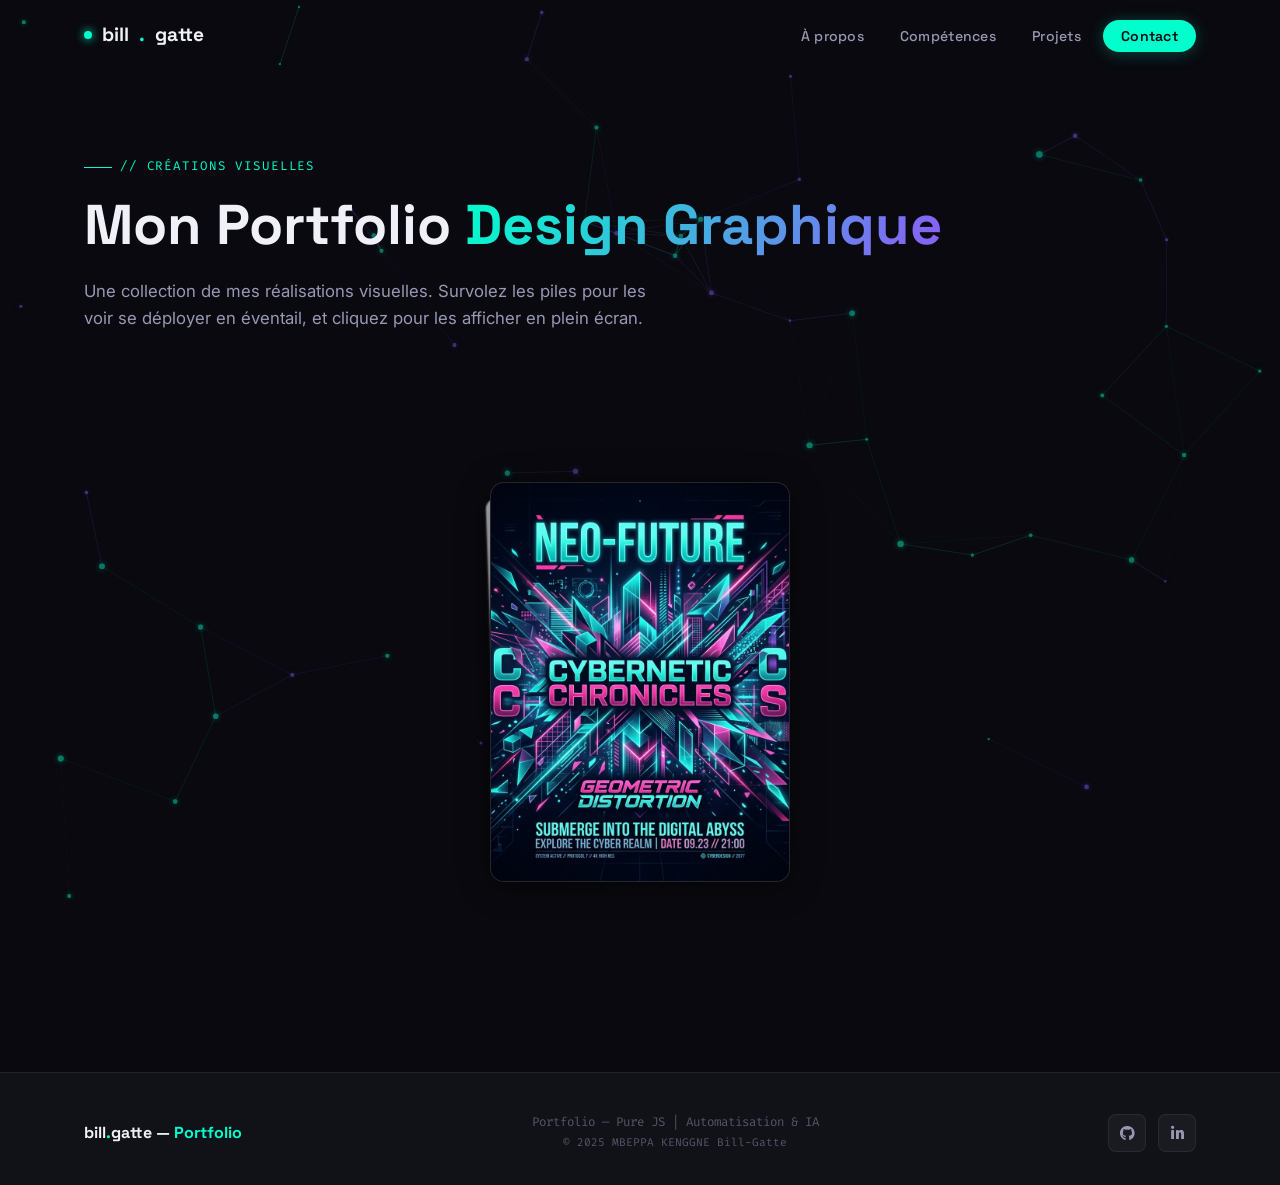
==== design-portfolio.html @ 609a976a "Ajout de la section: realisation design" ====
<!DOCTYPE html>
<html lang="fr">
<head>
  <meta charset="UTF-8" />
  <meta name="viewport" content="width=device-width, initial-scale=1.0" />
  <meta name="description" content="Portfolio Design Graphique de MBEPPA KENGGNE Bill-Gatte." />
  
  <title>Bill-Gatte — Portfolio Design Graphique</title>

  <!-- Fonts -->
  <link rel="preconnect" href="https://fonts.googleapis.com" />
  <link rel="preconnect" href="https://fonts.gstatic.com" crossorigin />
  <link href="https://fonts.googleapis.com/css2?family=Space+Grotesk:wght@300;400;500;600;700&family=Inter:wght@300;400;500;600&family=Fira+Code:wght@400;500&display=swap" rel="stylesheet" />

  <!-- Font Awesome -->
  <link rel="stylesheet" href="https://cdnjs.cloudflare.com/ajax/libs/font-awesome/6.5.1/css/all.min.css" />

  <!-- Stylesheet -->
  <link rel="stylesheet" href="css/style.css" />
</head>

<body>
<canvas id="canvas-bg" aria-hidden="true"></canvas>

<!-- ═══════════════════════════════════════════
     NAVBAR
════════════════════════════════════════════ -->
<nav id="navbar" role="navigation" aria-label="Navigation principale">
  <div class="container nav-inner">
    <!-- Logo -->
    <a href="index.html" class="nav-logo" id="nav-logo-link">
      <span class="logo-dot"></span>
      bill<span style="color:var(--accent-teal)">.</span>gatte
    </a>

    <!-- Links -->
    <ul class="nav-links" id="nav-links" role="list">
      <li><a href="index.html#about">À propos</a></li>
      <li><a href="index.html#skills">Compétences</a></li>
      <li><a href="index.html#projects">Projets</a></li>
      <li><a href="index.html#contact" class="nav-cta">Contact</a></li>
    </ul>

    <!-- Hamburger -->
    <button class="nav-toggle" id="nav-toggle" aria-label="Ouvrir le menu" aria-expanded="false">
      <span></span><span></span><span></span>
    </button>
  </div>
</nav>

<!-- ═══════════════════════════════════════════
     HEADER SECTION
════════════════════════════════════════════ -->
<section id="design-header" style="padding-top: 150px; padding-bottom: 50px;">
  <div class="container">
    <span class="section-label reveal">// Créations Visuelles</span>
    <h1 class="section-title reveal" style="font-size: clamp(2rem, 5vw, 3.5rem);">
      Mon Portfolio <span class="gradient-text">Design Graphique</span>
    </h1>
    <p class="section-subtitle reveal">
      Une collection de mes réalisations visuelles. Survolez les piles pour les voir se déployer en éventail, et cliquez pour les afficher en plein écran.
    </p>
  </div>
</section>

<!-- ═══════════════════════════════════════════
     GALLERY SECTION
════════════════════════════════════════════ -->
<section id="design-gallery" style="padding-top: 0;">
  <div class="container">
    <div class="design-gallery reveal">
      
      <!-- Groupe 1 -->
      <div class="carousel-stack">
        <!-- Carte 1 -->
        <div class="carousel-card" onclick="openModal('assets/images/design/design_poster_1_1779748512615.png', 'Affiche Cyberpunk Abstract')">
          <img src="assets/images/design/design_poster_1_1779748512615.png" alt="Affiche Cyberpunk Abstract">
          <div class="card-desc">Affiche Cyberpunk Abstract</div>
        </div>
        <!-- Carte 2 -->
        <div class="carousel-card" onclick="openModal('assets/images/design/design_poster_2_1779748528170.png', 'Design Suisse Minimaliste')">
          <img src="assets/images/design/design_poster_2_1779748528170.png" alt="Design Suisse Minimaliste">
          <div class="card-desc">Design Suisse Minimaliste</div>
        </div>
        <!-- Carte 3 -->
        <div class="carousel-card" onclick="openModal('assets/images/design/design_poster_3_1779748888188.png', 'Rendu 3D Abstrait')">
          <img src="assets/images/design/design_poster_3_1779748888188.png" alt="Rendu 3D Abstrait">
          <div class="card-desc">Rendu 3D Abstrait</div>
        </div>
      </div>

      <!-- Espace pour ajouter de futurs groupes (Groupes 2, 3, 4, 5...) -->
      <!-- Exemple de placeholder pour montrer qu'on peut en ajouter d'autres -->
      <!-- 
      <div class="carousel-stack">
         ...
      </div> 
      -->

    </div>
  </div>
</section>

<!-- ═══════════════════════════════════════════
     MODAL
════════════════════════════════════════════ -->
<div class="design-modal" id="design-modal">
  <div class="modal-content">
    <button class="modal-close" onclick="closeModal()">
      <i class="fa-solid fa-xmark"></i>
    </button>
    <img src="" alt="Aperçu" id="modal-image">
    <div class="modal-caption" id="modal-caption"></div>
  </div>
</div>

<!-- ═══════════════════════════════════════════
     FOOTER
════════════════════════════════════════════ -->
<footer role="contentinfo" style="margin-top: 50px;">
  <div class="container footer-inner">
    <div class="footer-logo">
      bill<span>.</span>gatte — <span>Portfolio</span>
    </div>

    <div class="footer-sig">
      <span>Portfolio — Pure JS | Automatisation &amp; IA</span><br>
      <span style="color:var(--text-muted);font-size:0.7rem;">
        © 2025 MBEPPA KENGGNE Bill-Gatte
      </span>
    </div>

    <div class="footer-social" aria-label="Liens sociaux">
      <a href="https://github.com/mbillgatte-web" target="_blank" rel="noopener noreferrer" aria-label="GitHub">
        <i class="fa-brands fa-github"></i>
      </a>
      <a href="https://www.linkedin.com/in/bill-gatte-mbeppa-14659839a" target="_blank" rel="noopener noreferrer" aria-label="LinkedIn">
        <i class="fa-brands fa-linkedin-in"></i>
      </a>
    </div>
  </div>
</footer>

<!-- ── JS ── -->
<script src="js/main.js" defer></script>
<script>
  // Script pour la modale
  const modal = document.getElementById('design-modal');
  const modalImg = document.getElementById('modal-image');
  const modalCaption = document.getElementById('modal-caption');

  function openModal(src, caption) {
    modalImg.src = src;
    modalCaption.textContent = caption;
    modal.classList.add('active');
  }

  function closeModal() {
    modal.classList.remove('active');
    setTimeout(() => {
      modalImg.src = "";
      modalCaption.textContent = "";
    }, 400); // Correspond à la durée de la transition CSS
  }

  // Fermer en cliquant en dehors de l'image (sur le fond sombre)
  modal.addEventListener('click', (e) => {
    if (e.target === modal) {
      closeModal();
    }
  });

  // Fermer avec la touche Échap
  document.addEventListener('keydown', (e) => {
    if (e.key === 'Escape' && modal.classList.contains('active')) {
      closeModal();
    }
  });
</script>

</body>
</html>
---- css/style.css ----
/* =====================================================
   PORTFOLIO - BILL-GATTE MBEPPA KENGGNE
   style.css — Dark Theme | Automatisation & IA
   ===================================================== */

/* ── Google Fonts ── */
@import url('https://fonts.googleapis.com/css2?family=Space+Grotesk:wght@300;400;500;600;700&family=Inter:wght@300;400;500;600&family=Fira+Code:wght@400;500&display=swap');

/* ── CSS Custom Properties ── */
:root {
  --bg-primary:    #09090f;
  --bg-secondary:  #111118;
  --bg-card:       #16161f;
  --bg-card-hover: #1c1c28;
  --border:        rgba(255,255,255,0.07);
  --border-accent: rgba(0,255,204,0.25);

  --accent-teal:   #00ffcc;
  --accent-purple: #8b5cf6;
  --accent-pink:   #f472b6;
  --accent-glow:   rgba(0,255,204,0.15);
  --accent-purple-glow: rgba(139,92,246,0.18);

  --text-primary:  #f0f0f8;
  --text-secondary:#9898b4;
  --text-muted:    #55556a;

  --radius-sm: 8px;
  --radius-md: 14px;
  --radius-lg: 20px;
  --radius-xl: 28px;

  --shadow-card: 0 4px 32px rgba(0,0,0,0.45);
  --shadow-glow: 0 0 30px rgba(0,255,204,0.12), 0 0 60px rgba(139,92,246,0.08);

  --font-heading: 'Space Grotesk', sans-serif;
  --font-body:    'Inter', sans-serif;
  --font-mono:    'Fira Code', monospace;

  --transition: 0.3s cubic-bezier(0.4, 0, 0.2, 1);
  --transition-slow: 0.6s cubic-bezier(0.4, 0, 0.2, 1);
}

/* ── Reset ── */
*, *::before, *::after {
  margin: 0;
  padding: 0;
  box-sizing: border-box;
}

html {
  scroll-behavior: smooth;
  font-size: 16px;
}

body {
  font-family: var(--font-body);
  background-color: var(--bg-primary);
  color: var(--text-primary);
  line-height: 1.6;
  overflow-x: hidden;
  -webkit-font-smoothing: antialiased;
}

/* ── Scrollbar ── */
::-webkit-scrollbar { width: 6px; }
::-webkit-scrollbar-track { background: var(--bg-primary); }
::-webkit-scrollbar-thumb { background: var(--accent-purple); border-radius: 3px; }
::-webkit-scrollbar-thumb:hover { background: var(--accent-teal); }

/* ── Selection ── */
::selection { background: rgba(0,255,204,0.2); color: var(--accent-teal); }

/* ── Canvas Background ── */
#canvas-bg {
  position: fixed;
  inset: 0;
  z-index: 0;
  pointer-events: none;
  opacity: 0.5;
}

/* ── Layout Utilities ── */
.container {
  max-width: 1160px;
  margin: 0 auto;
  padding: 0 24px;
}

section {
  position: relative;
  z-index: 1;
  padding: 100px 0;
}

/* ── Section Labels ── */
.section-label {
  display: inline-flex;
  align-items: center;
  gap: 8px;
  font-family: var(--font-mono);
  font-size: 0.78rem;
  color: var(--accent-teal);
  letter-spacing: 0.15em;
  text-transform: uppercase;
  margin-bottom: 14px;
}
.section-label::before {
  content: '';
  width: 28px;
  height: 1.5px;
  background: var(--accent-teal);
  display: inline-block;
}

.section-title {
  font-family: var(--font-heading);
  font-size: clamp(1.8rem, 4vw, 2.8rem);
  font-weight: 700;
  color: var(--text-primary);
  line-height: 1.2;
  margin-bottom: 20px;
}

.section-subtitle {
  font-size: 1.05rem;
  color: var(--text-secondary);
  max-width: 580px;
  margin-bottom: 60px;
}

/* ── Gradient Text ── */
.gradient-text {
  background: linear-gradient(120deg, var(--accent-teal), var(--accent-purple));
  -webkit-background-clip: text;
  -webkit-text-fill-color: transparent;
  background-clip: text;
}

/* ── Buttons ── */
.btn {
  display: inline-flex;
  align-items: center;
  gap: 8px;
  padding: 12px 28px;
  border-radius: 50px;
  font-family: var(--font-heading);
  font-size: 0.9rem;
  font-weight: 600;
  cursor: pointer;
  text-decoration: none;
  transition: var(--transition);
  border: 1.5px solid transparent;
  letter-spacing: 0.02em;
}

.btn-primary {
  background: var(--accent-teal);
  color: var(--bg-primary);
  border-color: var(--accent-teal);
  box-shadow: 0 4px 24px rgba(0,255,204,0.3);
}
.btn-primary:hover {
  transform: translateY(-2px);
  box-shadow: 0 8px 36px rgba(0,255,204,0.45);
  background: #00e6b8;
}

.btn-secondary {
  background: transparent;
  color: var(--text-primary);
  border-color: var(--border);
  backdrop-filter: blur(10px);
}
.btn-secondary:hover {
  border-color: var(--accent-teal);
  color: var(--accent-teal);
  transform: translateY(-2px);
  background: rgba(0,255,204,0.05);
}

.btn-outline-purple {
  background: transparent;
  color: var(--accent-purple);
  border-color: var(--accent-purple);
}
.btn-outline-purple:hover {
  background: rgba(139,92,246,0.12);
  transform: translateY(-2px);
  box-shadow: 0 6px 24px rgba(139,92,246,0.3);
}

.btn i { font-size: 1rem; }

/* ──────────────────────────────────────────
   NAVBAR
────────────────────────────────────────── */
#navbar {
  position: fixed;
  top: 0;
  left: 0;
  width: 100%;
  z-index: 1000;
  padding: 20px 0;
  transition: all 0.4s ease;
}

#navbar.scrolled {
  background: rgba(9,9,15,0.88);
  backdrop-filter: blur(20px);
  border-bottom: 1px solid var(--border);
  padding: 12px 0;
  box-shadow: 0 4px 40px rgba(0,0,0,0.4);
}

.nav-inner {
  display: flex;
  align-items: center;
  justify-content: space-between;
}

.nav-logo {
  font-family: var(--font-heading);
  font-size: 1.2rem;
  font-weight: 700;
  color: var(--text-primary);
  text-decoration: none;
  display: flex;
  align-items: center;
  gap: 10px;
}
.nav-logo .logo-dot {
  width: 8px;
  height: 8px;
  border-radius: 50%;
  background: var(--accent-teal);
  box-shadow: 0 0 10px var(--accent-teal);
  animation: pulse-dot 2s infinite;
}
@keyframes pulse-dot {
  0%, 100% { transform: scale(1); opacity: 1; }
  50% { transform: scale(1.4); opacity: 0.7; }
}

.nav-links {
  display: flex;
  align-items: center;
  gap: 8px;
  list-style: none;
}

.nav-links a {
  font-family: var(--font-heading);
  font-size: 0.88rem;
  font-weight: 500;
  color: var(--text-secondary);
  text-decoration: none;
  padding: 6px 14px;
  border-radius: 50px;
  transition: var(--transition);
  letter-spacing: 0.02em;
}
.nav-links a:hover,
.nav-links a.active {
  color: var(--accent-teal);
  background: rgba(0,255,204,0.08);
}

.nav-cta {
  background: var(--accent-teal) !important;
  color: var(--bg-primary) !important;
  font-weight: 600 !important;
  padding: 7px 18px !important;
  box-shadow: 0 2px 16px rgba(0,255,204,0.25);
}
.nav-cta:hover {
  transform: translateY(-1px);
  box-shadow: 0 4px 24px rgba(0,255,204,0.4) !important;
  background: #00e6b8 !important;
}

/* Hamburger */
.nav-toggle {
  display: none;
  flex-direction: column;
  gap: 5px;
  cursor: pointer;
  padding: 6px;
  background: none;
  border: none;
}
.nav-toggle span {
  display: block;
  width: 24px;
  height: 2px;
  background: var(--text-primary);
  border-radius: 2px;
  transition: var(--transition);
}
.nav-toggle.open span:nth-child(1) { transform: translateY(7px) rotate(45deg); }
.nav-toggle.open span:nth-child(2) { opacity: 0; }
.nav-toggle.open span:nth-child(3) { transform: translateY(-7px) rotate(-45deg); }

/* ──────────────────────────────────────────
   HERO SECTION
────────────────────────────────────────── */
#hero {
  min-height: 100vh;
  display: flex;
  align-items: center;
  position: relative;
  overflow: hidden;
  padding: 120px 0 80px;
}

.hero-bg-image {
  position: absolute;
  inset: 0;
  background: url('../assets/images/hero_bg.png') center/cover no-repeat;
  opacity: 0.12;
  z-index: 0;
}

.hero-bg-gradient {
  position: absolute;
  inset: 0;
  background:
    radial-gradient(ellipse 60% 60% at 70% 40%, rgba(139,92,246,0.15) 0%, transparent 70%),
    radial-gradient(ellipse 40% 50% at 20% 70%, rgba(0,255,204,0.1) 0%, transparent 70%);
  z-index: 0;
}

.hero-content {
  position: relative;
  z-index: 2;
  display: grid;
  grid-template-columns: 1fr 1fr;
  gap: 60px;
  align-items: center;
}

.hero-badge {
  display: inline-flex;
  align-items: center;
  gap: 8px;
  background: rgba(0,255,204,0.08);
  border: 1px solid rgba(0,255,204,0.2);
  border-radius: 50px;
  padding: 6px 16px;
  font-family: var(--font-mono);
  font-size: 0.78rem;
  color: var(--accent-teal);
  margin-bottom: 24px;
  letter-spacing: 0.05em;
}
.hero-badge .badge-dot {
  width: 6px;
  height: 6px;
  border-radius: 50%;
  background: var(--accent-teal);
  animation: pulse-dot 1.5s infinite;
}

.hero-name {
  font-family: var(--font-heading);
  font-size: clamp(2.4rem, 5.5vw, 4rem);
  font-weight: 700;
  line-height: 1.1;
  margin-bottom: 12px;
  color: var(--text-primary);
}

.hero-title-typed {
  font-family: var(--font-heading);
  font-size: clamp(1.1rem, 2.5vw, 1.5rem);
  color: var(--text-secondary);
  margin-bottom: 28px;
  min-height: 2.2rem;
  display: flex;
  align-items: center;
  gap: 0;
}

.typed-text { color: var(--accent-teal); font-weight: 600; }
.cursor-blink {
  display: inline-block;
  width: 2px;
  height: 1.2em;
  background: var(--accent-teal);
  margin-left: 3px;
  animation: blink 1s step-end infinite;
  vertical-align: middle;
}
@keyframes blink { 0%, 100% { opacity: 1; } 50% { opacity: 0; } }

.hero-description {
  color: var(--text-secondary);
  font-size: 1rem;
  max-width: 500px;
  line-height: 1.75;
  margin-bottom: 40px;
}

.hero-cta {
  display: flex;
  gap: 14px;
  flex-wrap: wrap;
  margin-bottom: 56px;
}

.hero-stats {
  display: flex;
  gap: 36px;
  flex-wrap: wrap;
}
.stat-item {
  display: flex;
  flex-direction: column;
}
.stat-number {
  font-family: var(--font-heading);
  font-size: 1.8rem;
  font-weight: 700;
  background: linear-gradient(120deg, var(--accent-teal), var(--accent-purple));
  -webkit-background-clip: text;
  -webkit-text-fill-color: transparent;
  background-clip: text;
  line-height: 1;
}
.stat-label {
  font-size: 0.78rem;
  color: var(--text-muted);
  margin-top: 4px;
  letter-spacing: 0.05em;
  text-transform: uppercase;
}

/* ── Hero Visual ── */
.hero-visual {
  display: flex;
  justify-content: center;
  align-items: center;
  position: relative;
}

.profile-ring-outer {
  position: relative;
  width: 320px;
  height: 320px;
  display: flex;
  align-items: center;
  justify-content: center;
}

.ring-animated {
  position: absolute;
  inset: -20px;
  border-radius: 50%;
  border: 1.5px solid transparent;
  background: linear-gradient(var(--bg-primary), var(--bg-primary)) padding-box,
              linear-gradient(45deg, var(--accent-teal), transparent, var(--accent-purple), transparent) border-box;
  animation: ring-spin 8s linear infinite;
}
.ring-animated-2 {
  position: absolute;
  inset: -36px;
  border-radius: 50%;
  border: 1px solid transparent;
  background: linear-gradient(var(--bg-primary), var(--bg-primary)) padding-box,
              linear-gradient(-45deg, transparent, var(--accent-purple), transparent, var(--accent-teal)) border-box;
  animation: ring-spin 12s linear infinite reverse;
}
@keyframes ring-spin { to { transform: rotate(360deg); } }

.profile-img-wrap {
  width: 260px;
  height: 260px;
  border-radius: 50%;
  overflow: hidden;
  border: 3px solid rgba(0,255,204,0.3);
  box-shadow: 0 0 40px rgba(0,255,204,0.15), 0 0 80px rgba(139,92,246,0.1);
  position: relative;
  z-index: 2;
}
.profile-img-wrap img {
  width: 100%;
  height: 100%;
  object-fit: cover;
  filter: brightness(0.9) contrast(1.05);
}

/* Floating badges on hero visual */
.hero-float-badge {
  position: absolute;
  background: var(--bg-card);
  border: 1px solid var(--border-accent);
  border-radius: var(--radius-md);
  padding: 10px 16px;
  display: flex;
  align-items: center;
  gap: 10px;
  font-family: var(--font-heading);
  font-size: 0.8rem;
  font-weight: 600;
  box-shadow: var(--shadow-card);
  backdrop-filter: blur(10px);
  z-index: 3;
  white-space: nowrap;
}
.hero-float-badge i { font-size: 1.1rem; color: var(--accent-teal); }
.hero-float-badge.badge-top-right  { top: 10px; right: -30px; animation: float-y 3s ease-in-out infinite; }
.hero-float-badge.badge-bottom-left { bottom: 10px; left: -40px; animation: float-y 3.5s ease-in-out infinite 0.5s; }
.hero-float-badge.badge-top-left   { top: 60px; left: -50px; animation: float-y 4s ease-in-out infinite 1s; }

@keyframes float-y {
  0%, 100% { transform: translateY(0); }
  50%       { transform: translateY(-10px); }
}

/* ──────────────────────────────────────────
   ABOUT SECTION
────────────────────────────────────────── */
#about {
  background: linear-gradient(180deg, transparent, rgba(139,92,246,0.04) 50%, transparent);
}

.about-grid {
  display: grid;
  grid-template-columns: 1fr 1fr;
  gap: 60px;
  align-items: start;
}

.about-text p {
  color: var(--text-secondary);
  line-height: 1.85;
  margin-bottom: 20px;
  font-size: 1rem;
}
.about-text .highlight {
  color: var(--accent-teal);
  font-weight: 600;
}

.about-timeline {
  margin-top: 36px;
}
.timeline-item {
  display: flex;
  gap: 20px;
  margin-bottom: 24px;
  position: relative;
}
.timeline-item:not(:last-child)::after {
  content: '';
  position: absolute;
  left: 18px;
  top: 40px;
  width: 1.5px;
  height: calc(100% - 10px);
  background: linear-gradient(to bottom, var(--accent-teal), transparent);
}
.timeline-dot {
  flex-shrink: 0;
  width: 38px;
  height: 38px;
  border-radius: 50%;
  background: rgba(0,255,204,0.1);
  border: 1.5px solid var(--accent-teal);
  display: flex;
  align-items: center;
  justify-content: center;
  color: var(--accent-teal);
  font-size: 0.9rem;
  box-shadow: 0 0 16px rgba(0,255,204,0.15);
}
.timeline-content h4 {
  font-family: var(--font-heading);
  font-size: 0.95rem;
  font-weight: 600;
  color: var(--text-primary);
  margin-bottom: 4px;
}
.timeline-content span {
  font-size: 0.8rem;
  color: var(--accent-purple);
  font-family: var(--font-mono);
}
.timeline-content p {
  font-size: 0.88rem;
  color: var(--text-muted);
  margin-top: 4px;
}

/* Info Cards */
.about-info-cards {
  display: flex;
  flex-direction: column;
  gap: 16px;
}

.info-card {
  background: var(--bg-card);
  border: 1px solid var(--border);
  border-radius: var(--radius-md);
  padding: 24px;
  transition: var(--transition);
}
.info-card:hover {
  border-color: var(--border-accent);
  background: var(--bg-card-hover);
  transform: translateY(-2px);
  box-shadow: 0 8px 32px rgba(0,255,204,0.08);
}
.info-card-header {
  display: flex;
  align-items: center;
  gap: 12px;
  margin-bottom: 14px;
}
.info-card-icon {
  width: 40px;
  height: 40px;
  border-radius: var(--radius-sm);
  display: flex;
  align-items: center;
  justify-content: center;
  font-size: 1.1rem;
  flex-shrink: 0;
}
.info-card-icon.teal   { background: rgba(0,255,204,0.12); color: var(--accent-teal); }
.info-card-icon.purple { background: rgba(139,92,246,0.12); color: var(--accent-purple); }
.info-card-icon.pink   { background: rgba(244,114,182,0.12); color: var(--accent-pink); }

.info-card h4 {
  font-family: var(--font-heading);
  font-size: 0.92rem;
  font-weight: 600;
  color: var(--text-primary);
}

.info-card-body {
  font-size: 0.87rem;
  color: var(--text-secondary);
  line-height: 1.65;
}

.lang-flags {
  display: flex;
  gap: 12px;
  flex-wrap: wrap;
  margin-top: 10px;
}
.lang-tag {
  display: inline-flex;
  align-items: center;
  gap: 6px;
  background: rgba(255,255,255,0.04);
  border: 1px solid var(--border);
  border-radius: 50px;
  padding: 4px 12px;
  font-size: 0.8rem;
  color: var(--text-secondary);
}

/* ──────────────────────────────────────────
   SKILLS SECTION
────────────────────────────────────────── */
#skills {
  background: linear-gradient(180deg, transparent, rgba(0,255,204,0.02) 50%, transparent);
}

.skills-grid {
  display: grid;
  grid-template-columns: repeat(auto-fill, minmax(260px, 1fr));
  gap: 20px;
}

.skill-card {
  background: var(--bg-card);
  border: 1px solid var(--border);
  border-radius: var(--radius-lg);
  padding: 28px;
  transition: var(--transition);
  cursor: default;
  position: relative;
  overflow: hidden;
}
.skill-card::before {
  content: '';
  position: absolute;
  top: 0; left: 0; right: 0;
  height: 2px;
  background: linear-gradient(90deg, transparent, var(--card-accent, var(--accent-teal)), transparent);
  opacity: 0;
  transition: var(--transition);
}
.skill-card:hover::before { opacity: 1; }
.skill-card:hover {
  border-color: rgba(255,255,255,0.12);
  background: var(--bg-card-hover);
  transform: translateY(-4px);
  box-shadow: 0 12px 40px rgba(0,0,0,0.3);
}

/* Card accent colors */
.skill-card.accent-teal   { --card-accent: var(--accent-teal); }
.skill-card.accent-purple { --card-accent: var(--accent-purple); }
.skill-card.accent-pink   { --card-accent: var(--accent-pink); }

.skill-card-icon {
  width: 52px;
  height: 52px;
  border-radius: var(--radius-md);
  display: flex;
  align-items: center;
  justify-content: center;
  font-size: 1.4rem;
  margin-bottom: 18px;
}
.skill-card.accent-teal .skill-card-icon   { background: rgba(0,255,204,0.10); color: var(--accent-teal); }
.skill-card.accent-purple .skill-card-icon { background: rgba(139,92,246,0.10); color: var(--accent-purple); }
.skill-card.accent-pink .skill-card-icon   { background: rgba(244,114,182,0.10); color: var(--accent-pink); }

.skill-card h3 {
  font-family: var(--font-heading);
  font-size: 1rem;
  font-weight: 600;
  margin-bottom: 14px;
  color: var(--text-primary);
}

.skill-tags {
  display: flex;
  flex-wrap: wrap;
  gap: 8px;
}
.skill-tag {
  font-family: var(--font-mono);
  font-size: 0.72rem;
  padding: 4px 10px;
  border-radius: 50px;
  color: var(--text-secondary);
  background: rgba(255,255,255,0.04);
  border: 1px solid var(--border);
  transition: var(--transition);
  letter-spacing: 0.02em;
}
.skill-card.accent-teal:hover .skill-tag   { border-color: rgba(0,255,204,0.2); color: var(--accent-teal); }
.skill-card.accent-purple:hover .skill-tag { border-color: rgba(139,92,246,0.2); color: var(--accent-purple); }
.skill-card.accent-pink:hover .skill-tag   { border-color: rgba(244,114,182,0.2); color: var(--accent-pink); }

/* ──────────────────────────────────────────
   CERTIFICATIONS SECTION
────────────────────────────────────────── */
#certifications {
  background: linear-gradient(180deg, transparent, rgba(139,92,246,0.04) 50%, transparent);
}

.certs-grid {
  display: grid;
  grid-template-columns: repeat(auto-fill, minmax(300px, 1fr));
  gap: 24px;
}

.cert-card {
  background: var(--bg-card);
  border: 1px solid var(--border);
  border-radius: var(--radius-lg);
  padding: 30px;
  text-decoration: none;
  transition: var(--transition);
  display: flex;
  flex-direction: column;
  gap: 16px;
  position: relative;
  overflow: hidden;
}
.cert-card::after {
  content: '';
  position: absolute;
  inset: 0;
  background: linear-gradient(135deg, rgba(0,255,204,0.05), transparent 60%);
  opacity: 0;
  transition: var(--transition);
}
.cert-card:hover::after { opacity: 1; }
.cert-card:hover {
  border-color: var(--border-accent);
  transform: translateY(-5px);
  box-shadow: 0 16px 48px rgba(0,255,204,0.1);
}
.cert-card.not-yet {
  opacity: 0.65;
  cursor: default;
}
.cert-card.not-yet:hover {
  transform: translateY(-2px);
  box-shadow: none;
  border-color: var(--border);
}

.cert-header {
  display: flex;
  align-items: center;
  gap: 16px;
}
.cert-icon {
  width: 54px;
  height: 54px;
  border-radius: var(--radius-md);
  display: flex;
  align-items: center;
  justify-content: center;
  font-size: 1.5rem;
  flex-shrink: 0;
}
.cert-icon.teal   { background: rgba(0,255,204,0.12); color: var(--accent-teal); }
.cert-icon.purple { background: rgba(139,92,246,0.12); color: var(--accent-purple); }
.cert-icon.orange { background: rgba(251,191,36,0.12); color: #fbbf24; }

.cert-title {
  font-family: var(--font-heading);
  font-size: 0.98rem;
  font-weight: 600;
  color: var(--text-primary);
  line-height: 1.3;
}
.cert-issuer {
  font-size: 0.8rem;
  color: var(--text-muted);
  margin-top: 4px;
}

.cert-status {
  display: inline-flex;
  align-items: center;
  gap: 6px;
  font-family: var(--font-mono);
  font-size: 0.73rem;
  padding: 4px 12px;
  border-radius: 50px;
  width: fit-content;
}
.cert-status.verified {
  background: rgba(0,255,204,0.1);
  color: var(--accent-teal);
  border: 1px solid rgba(0,255,204,0.2);
}
.cert-status.in-progress {
  background: rgba(251,191,36,0.08);
  color: #fbbf24;
  border: 1px solid rgba(251,191,36,0.2);
}
.cert-status.planned {
  background: rgba(255,255,255,0.04);
  color: var(--text-muted);
  border: 1px solid var(--border);
}

.cert-arrow {
  margin-left: auto;
  color: var(--accent-teal);
  opacity: 0;
  transform: translateX(-8px);
  transition: var(--transition);
}
.cert-card:hover .cert-arrow {
  opacity: 1;
  transform: translateX(0);
}

/* ──────────────────────────────────────────
   EXPERIENCE SECTION
────────────────────────────────────────── */
#experience {
  background: linear-gradient(180deg, transparent, rgba(0,255,204,0.02) 50%, transparent);
}

.experience-grid {
  display: grid;
  grid-template-columns: 1fr 1fr;
  gap: 28px;
}

.exp-card {
  background: var(--bg-card);
  border: 1px solid var(--border);
  border-radius: var(--radius-lg);
  padding: 32px;
  transition: var(--transition);
  position: relative;
  overflow: hidden;
}
.exp-card::before {
  content: '';
  position: absolute;
  left: 0; top: 0; bottom: 0;
  width: 3px;
  background: linear-gradient(to bottom, var(--accent-teal), var(--accent-purple));
  border-radius: 2px;
}
.exp-card:hover {
  border-color: rgba(255,255,255,0.1);
  background: var(--bg-card-hover);
  transform: translateY(-3px);
  box-shadow: 0 12px 40px rgba(0,0,0,0.3);
}

.exp-header {
  display: flex;
  justify-content: space-between;
  align-items: flex-start;
  margin-bottom: 20px;
  gap: 12px;
}
.exp-company {
  font-family: var(--font-heading);
  font-size: 1.15rem;
  font-weight: 700;
  color: var(--text-primary);
}
.exp-period {
  font-family: var(--font-mono);
  font-size: 0.75rem;
  color: var(--accent-teal);
  background: rgba(0,255,204,0.08);
  border: 1px solid rgba(0,255,204,0.15);
  padding: 4px 10px;
  border-radius: 50px;
  white-space: nowrap;
}
.exp-role {
  font-size: 0.88rem;
  color: var(--accent-purple);
  margin-top: 6px;
  font-weight: 500;
}
.exp-tasks {
  list-style: none;
  display: flex;
  flex-direction: column;
  gap: 10px;
}
.exp-tasks li {
  display: flex;
  align-items: flex-start;
  gap: 10px;
  font-size: 0.88rem;
  color: var(--text-secondary);
  line-height: 1.55;
}
.exp-tasks li::before {
  content: '→';
  color: var(--accent-teal);
  flex-shrink: 0;
  margin-top: 1px;
  font-weight: 700;
}

/* ──────────────────────────────────────────
   PROJECTS SECTION
────────────────────────────────────────── */
#projects {
  background: linear-gradient(180deg, transparent, rgba(139,92,246,0.04) 50%, transparent);
}

.projects-tabs {
  display: flex;
  gap: 8px;
  margin-bottom: 40px;
  background: var(--bg-card);
  border: 1px solid var(--border);
  border-radius: 50px;
  padding: 6px;
  width: fit-content;
}
.tab-btn {
  font-family: var(--font-heading);
  font-size: 0.85rem;
  font-weight: 600;
  padding: 8px 22px;
  border: none;
  border-radius: 50px;
  cursor: pointer;
  background: transparent;
  color: var(--text-secondary);
  transition: var(--transition);
}
.tab-btn.active,
.tab-btn:hover {
  background: var(--accent-teal);
  color: var(--bg-primary);
}

.projects-grid {
  display: grid;
  grid-template-columns: repeat(auto-fill, minmax(300px, 1fr));
  gap: 22px;
}

.project-card {
  background: var(--bg-card);
  border: 1px solid var(--border);
  border-radius: var(--radius-lg);
  padding: 28px;
  transition: var(--transition);
  position: relative;
  overflow: hidden;
  display: flex;
  flex-direction: column;
  gap: 14px;
}
.project-card::after {
  content: '';
  position: absolute;
  bottom: 0; left: 0; right: 0;
  height: 2px;
  background: linear-gradient(90deg, var(--accent-teal), var(--accent-purple));
  opacity: 0;
  transition: var(--transition);
}
.project-card:hover::after { opacity: 1; }
.project-card:hover {
  border-color: rgba(255,255,255,0.1);
  background: var(--bg-card-hover);
  transform: translateY(-5px);
  box-shadow: 0 16px 48px rgba(0,0,0,0.35);
}

.project-card[data-status="future"] {
  border-style: dashed;
  border-color: rgba(139,92,246,0.25);
}

.project-top {
  display: flex;
  align-items: flex-start;
  justify-content: space-between;
}
.project-icon {
  width: 46px;
  height: 46px;
  border-radius: var(--radius-sm);
  display: flex;
  align-items: center;
  justify-content: center;
  font-size: 1.2rem;
  background: rgba(0,255,204,0.08);
  color: var(--accent-teal);
}
.project-card[data-status="future"] .project-icon {
  background: rgba(139,92,246,0.08);
  color: var(--accent-purple);
}

.project-badge {
  font-family: var(--font-mono);
  font-size: 0.68rem;
  padding: 3px 10px;
  border-radius: 50px;
}
.project-badge.done    { background: rgba(0,255,204,0.1); color: var(--accent-teal); border: 1px solid rgba(0,255,204,0.2); }
.project-badge.ongoing { background: rgba(251,191,36,0.1); color: #fbbf24; border: 1px solid rgba(251,191,36,0.2); }
.project-badge.idea    { background: rgba(139,92,246,0.1); color: var(--accent-purple); border: 1px solid rgba(139,92,246,0.2); }

.project-title {
  font-family: var(--font-heading);
  font-size: 1rem;
  font-weight: 700;
  color: var(--text-primary);
}
.project-description {
  font-size: 0.87rem;
  color: var(--text-secondary);
  line-height: 1.65;
  flex: 1;
}

.project-media {
  position: relative;
  border-radius: var(--radius-md);
  overflow: hidden;
  min-height: 180px;
  background: linear-gradient(180deg, rgba(0,255,204,0.08), rgba(139,92,246,0.08));
  border: 1px solid rgba(255,255,255,0.06);
  box-shadow: inset 0 0 0 1px rgba(255,255,255,0.03);
}
.project-media img {
  width: 100%;
  height: 100%;
  object-fit: cover;
  display: block;
  transition: transform 0.7s ease;
}
.project-card:hover .project-media img {
  transform: scale(1.05) rotate(0.35deg);
}

.project-links {
  display: flex;
  flex-wrap: wrap;
  gap: 10px;
  align-items: center;
}
.project-link {
  display: inline-flex;
  align-items: center;
  gap: 8px;
  padding: 10px 14px;
  border-radius: 999px;
  font-family: var(--font-heading);
  font-size: 0.82rem;
  color: var(--text-primary);
  text-decoration: none;
  background: rgba(255,255,255,0.06);
  border: 1px solid rgba(255,255,255,0.08);
  transition: var(--transition);
}
.project-link:hover {
  transform: translateY(-2px);
  background: rgba(0,255,204,0.14);
  border-color: rgba(0,255,204,0.25);
  color: var(--accent-teal);
}

.project-techs {
  display: flex;
  flex-wrap: wrap;
  gap: 6px;
}
.tech-tag {
  font-family: var(--font-mono);
  font-size: 0.7rem;
  padding: 3px 9px;
  border-radius: 50px;
  background: rgba(255,255,255,0.04);
  border: 1px solid var(--border);
  color: var(--text-muted);
}

/* ──────────────────────────────────────────
   CONTACT SECTION
────────────────────────────────────────── */
#contact {
  background: linear-gradient(180deg, transparent, rgba(0,255,204,0.03) 50%, transparent);
}

.contact-wrapper {
  display: grid;
  grid-template-columns: 1fr 1.2fr;
  gap: 56px;
  align-items: start;
}

.contact-info-text p {
  color: var(--text-secondary);
  line-height: 1.8;
  margin-bottom: 36px;
  font-size: 1rem;
}

.contact-links-list {
  display: flex;
  flex-direction: column;
  gap: 14px;
}

.contact-link {
  display: flex;
  align-items: center;
  gap: 16px;
  text-decoration: none;
  background: var(--bg-card);
  border: 1px solid var(--border);
  border-radius: var(--radius-md);
  padding: 16px 20px;
  transition: var(--transition);
  color: var(--text-primary);
}
.contact-link:hover {
  border-color: var(--border-accent);
  background: var(--bg-card-hover);
  transform: translateX(4px);
}
.contact-link:hover .contact-link-icon { color: var(--accent-teal); }

.contact-link-icon {
  width: 40px;
  height: 40px;
  border-radius: var(--radius-sm);
  background: rgba(0,255,204,0.07);
  display: flex;
  align-items: center;
  justify-content: center;
  font-size: 1.1rem;
  color: var(--text-secondary);
  flex-shrink: 0;
  transition: var(--transition);
}
.contact-link-text { flex: 1; }
.contact-link-label {
  font-size: 0.73rem;
  color: var(--text-muted);
  text-transform: uppercase;
  letter-spacing: 0.08em;
  font-family: var(--font-mono);
}
.contact-link-value {
  font-family: var(--font-heading);
  font-size: 0.9rem;
  font-weight: 600;
  color: var(--text-primary);
  margin-top: 2px;
}
.contact-link-arrow {
  color: var(--text-muted);
  opacity: 0;
  transform: translateX(-6px);
  transition: var(--transition);
}
.contact-link:hover .contact-link-arrow {
  opacity: 1;
  transform: translateX(0);
}

/* Availability card */
.availability-card {
  background: var(--bg-card);
  border: 1px solid var(--border-accent);
  border-radius: var(--radius-xl);
  padding: 36px;
  position: relative;
  overflow: hidden;
}
.availability-card::before {
  content: '';
  position: absolute;
  inset: 0;
  background: radial-gradient(ellipse 80% 60% at 50% 0%, rgba(0,255,204,0.06), transparent);
  pointer-events: none;
}

.avail-header {
  display: flex;
  align-items: center;
  gap: 12px;
  margin-bottom: 24px;
}
.avail-dot {
  width: 10px;
  height: 10px;
  border-radius: 50%;
  background: #22d3ee;
  box-shadow: 0 0 12px #22d3ee;
  animation: pulse-dot 1.5s infinite;
  flex-shrink: 0;
}
.avail-header h3 {
  font-family: var(--font-heading);
  font-size: 1.1rem;
  font-weight: 700;
}
.avail-header span { color: var(--accent-teal); }

.avail-services {
  list-style: none;
  display: flex;
  flex-direction: column;
  gap: 12px;
  margin-bottom: 28px;
}
.avail-services li {
  display: flex;
  align-items: center;
  gap: 12px;
  font-size: 0.9rem;
  color: var(--text-secondary);
}
.avail-services li i {
  color: var(--accent-teal);
  font-size: 0.9rem;
  width: 20px;
}

.avail-cta-group {
  display: flex;
  flex-direction: column;
  gap: 12px;
}

/* ──────────────────────────────────────────
   FOOTER
────────────────────────────────────────── */
footer {
  background: var(--bg-secondary);
  border-top: 1px solid var(--border);
  padding: 40px 0 32px;
  position: relative;
  z-index: 1;
}

.footer-inner {
  display: flex;
  align-items: center;
  justify-content: space-between;
  gap: 20px;
  flex-wrap: wrap;
}

.footer-logo {
  font-family: var(--font-heading);
  font-size: 1rem;
  font-weight: 700;
  color: var(--text-primary);
}
.footer-logo span { color: var(--accent-teal); }

.footer-sig {
  font-family: var(--font-mono);
  font-size: 0.78rem;
  color: var(--text-muted);
  text-align: center;
}

.footer-social {
  display: flex;
  gap: 12px;
}
.footer-social a {
  width: 38px;
  height: 38px;
  border-radius: var(--radius-sm);
  background: rgba(255,255,255,0.04);
  border: 1px solid var(--border);
  display: flex;
  align-items: center;
  justify-content: center;
  color: var(--text-secondary);
  text-decoration: none;
  font-size: 0.95rem;
  transition: var(--transition);
}
.footer-social a:hover {
  border-color: var(--border-accent);
  color: var(--accent-teal);
  background: rgba(0,255,204,0.08);
  transform: translateY(-2px);
}

/* ──────────────────────────────────────────
   SCROLL ANIMATIONS (classes ajoutées par JS)
────────────────────────────────────────── */
.reveal {
  opacity: 0;
  transform: translateY(28px);
  transition: opacity 0.7s ease, transform 0.7s ease;
}
.reveal.visible {
  opacity: 1;
  transform: translateY(0);
}
.reveal-left {
  opacity: 0;
  transform: translateX(-28px);
  transition: opacity 0.7s ease, transform 0.7s ease;
}
.reveal-left.visible {
  opacity: 1;
  transform: translateX(0);
}
.reveal-right {
  opacity: 0;
  transform: translateX(28px);
  transition: opacity 0.7s ease, transform 0.7s ease;
}
.reveal-right.visible {
  opacity: 1;
  transform: translateX(0);
}

/* ──────────────────────────────────────────
   RESPONSIVE
────────────────────────────────────────── */
@media (max-width: 1024px) {
  .hero-content     { grid-template-columns: 1fr; gap: 40px; }
  .hero-visual      { order: -1; }
  .about-grid       { grid-template-columns: 1fr; gap: 40px; }
  .experience-grid  { grid-template-columns: 1fr; }
  .contact-wrapper  { grid-template-columns: 1fr; gap: 40px; }
  .profile-ring-outer { width: 240px; height: 240px; }
  .profile-img-wrap   { width: 200px; height: 200px; }
  .hero-float-badge.badge-top-right  { right: -5px; }
  .hero-float-badge.badge-bottom-left{ left: -5px; }
  .hero-float-badge.badge-top-left   { left: -5px; }
}

@media (max-width: 768px) {
  section { padding: 72px 0; }

  .nav-links { display: none; position: absolute; top: 100%; left: 0; right: 0; flex-direction: column; background: rgba(9,9,15,0.97); border-bottom: 1px solid var(--border); padding: 16px; gap: 4px; backdrop-filter: blur(20px); }
  .nav-links.open { display: flex; }
  .nav-toggle { display: flex; }

  .hero-text { text-align: center; }
  .hero-cta, .hero-stats { justify-content: center; }
  .hero-description { margin: 0 auto 40px; }

  .skills-grid { grid-template-columns: 1fr 1fr; }
  .certs-grid  { grid-template-columns: 1fr; }
  .projects-grid { grid-template-columns: 1fr; }

  .experience-grid { grid-template-columns: 1fr; }

  .footer-inner { flex-direction: column; align-items: center; text-align: center; }

  .hero-float-badge { display: none; }
  .hero-visual { justify-content: center; }
}

@media (max-width: 480px) {
  .container { padding: 0 16px; }
  .hero-name { font-size: 2rem; }
  .skills-grid { grid-template-columns: 1fr; }
  .hero-stats { gap: 24px; }
  .projects-tabs { flex-wrap: wrap; }
}

/* =====================================================
   DESIGN PORTFOLIO STYLES (Fan-out Carousels & Modal)
   ===================================================== */

/* btn-outline-pink */
.btn-outline-pink {
  background: transparent;
  color: var(--accent-pink);
  border-color: var(--accent-pink);
}
.btn-outline-pink:hover {
  background: rgba(244,114,182,0.12);
  transform: translateY(-2px);
  box-shadow: 0 6px 24px rgba(244,114,182,0.3);
}

/* Design Gallery Grid */
.design-gallery {
  display: grid;
  grid-template-columns: repeat(auto-fit, minmax(280px, 1fr));
  gap: 60px 40px;
  padding: 40px 0;
  justify-items: center;
}

/* Carousel Fan-Out Stack */
.carousel-stack {
  position: relative;
  width: 100%;
  max-width: 300px;
  aspect-ratio: 3 / 4; /* Typical poster ratio */
  cursor: pointer;
  perspective: 1000px;
  margin: 0 auto;
}

.carousel-card {
  position: absolute;
  top: 0;
  left: 0;
  width: 100%;
  height: 100%;
  border-radius: var(--radius-md);
  background: var(--bg-card);
  border: 1px solid var(--border);
  box-shadow: var(--shadow-card);
  overflow: hidden;
  transition: transform 0.6s cubic-bezier(0.34, 1.56, 0.64, 1), box-shadow 0.4s ease;
  transform-origin: bottom center;
  display: flex;
  flex-direction: column;
}

.carousel-card img {
  width: 100%;
  height: 100%;
  object-fit: cover;
  flex-grow: 1;
  transition: transform 0.5s ease;
}

.carousel-card .card-desc {
  position: absolute;
  bottom: 0;
  left: 0;
  width: 100%;
  padding: 15px;
  background: rgba(22, 22, 31, 0.9);
  backdrop-filter: blur(10px);
  color: var(--text-primary);
  font-size: 0.85rem;
  text-align: center;
  transform: translateY(100%);
  transition: transform 0.4s ease;
  border-top: 1px solid var(--border);
}

/* Default Stacked State (No hover) */
.carousel-card:nth-child(1) {
  transform: translateY(0) scale(1) rotate(0);
  z-index: 3;
}
.carousel-card:nth-child(2) {
  transform: translateY(-10px) scale(0.95) rotate(-2deg);
  z-index: 2;
  opacity: 0.8;
}
.carousel-card:nth-child(3) {
  transform: translateY(-20px) scale(0.9) rotate(2deg);
  z-index: 1;
  opacity: 0.6;
}

/* Hover Fan-Out State */
.carousel-stack:hover .carousel-card {
  box-shadow: 0 15px 40px rgba(0,0,0,0.6);
}
.carousel-stack:hover .carousel-card:nth-child(1) {
  transform: translateY(-15px) scale(1.05) rotate(0deg);
  z-index: 4;
}
.carousel-stack:hover .carousel-card:nth-child(2) {
  transform: translateX(-40px) translateY(5px) scale(0.98) rotate(-12deg);
  opacity: 1;
}
.carousel-stack:hover .carousel-card:nth-child(3) {
  transform: translateX(40px) translateY(5px) scale(0.98) rotate(12deg);
  opacity: 1;
}

/* Reveal description on hover of individual card inside a stacked fan */
.carousel-card:hover .card-desc {
  transform: translateY(0);
}
.carousel-card:hover img {
  transform: scale(1.05);
}
.carousel-stack:hover .carousel-card:hover {
  z-index: 5;
  transform: translateY(-20px) scale(1.08) rotate(0deg) !important;
}

/* Modal Styles */
.design-modal {
  position: fixed;
  inset: 0;
  background: rgba(9, 9, 15, 0.95);
  backdrop-filter: blur(15px);
  z-index: 9999;
  display: flex;
  align-items: center;
  justify-content: center;
  opacity: 0;
  pointer-events: none;
  transition: opacity 0.4s ease;
}
.design-modal.active {
  opacity: 1;
  pointer-events: auto;
}

.modal-content {
  position: relative;
  max-width: 90vw;
  max-height: 90vh;
  transform: scale(0.9);
  transition: transform 0.4s cubic-bezier(0.34, 1.56, 0.64, 1);
}
.design-modal.active .modal-content {
  transform: scale(1);
}

.modal-content img {
  max-width: 100%;
  max-height: 85vh;
  border-radius: var(--radius-md);
  box-shadow: 0 20px 60px rgba(0,0,0,0.8);
  object-fit: contain;
}

.modal-close {
  position: absolute;
  top: -40px;
  right: -40px;
  background: transparent;
  border: none;
  color: var(--text-primary);
  font-size: 2rem;
  cursor: pointer;
  transition: color 0.3s ease;
}
.modal-close:hover {
  color: var(--accent-pink);
}
.modal-caption {
  text-align: center;
  margin-top: 15px;
  font-size: 1.1rem;
  color: var(--text-primary);
  font-family: var(--font-heading);
}

@media (max-width: 768px) {
  .modal-close {
    top: 10px;
    right: 10px;
    background: rgba(0,0,0,0.5);
    border-radius: 50%;
    width: 40px;
    height: 40px;
    display: flex;
    align-items: center;
    justify-content: center;
    font-size: 1.5rem;
  }
}
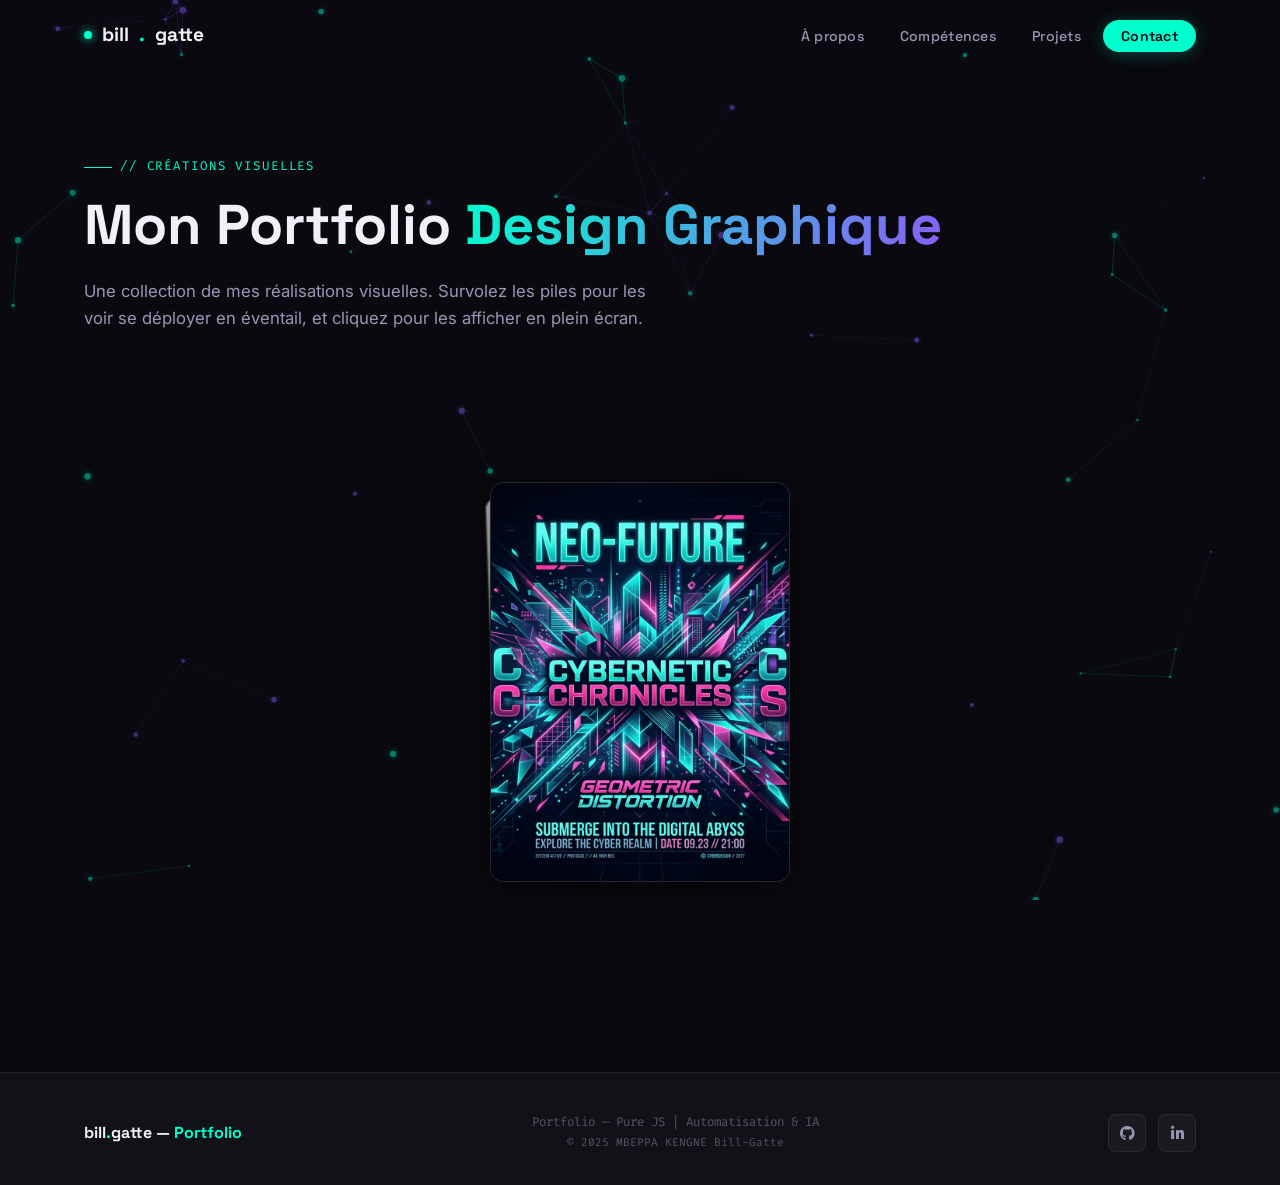
==== commit dccd9c08: "renomage des fichier" ====
--- a/design-portfolio.html
+++ b/design-portfolio.html
@@ -1,16 +1,19 @@
 <!DOCTYPE html>
 <html lang="fr">
+
 <head>
   <meta charset="UTF-8" />
   <meta name="viewport" content="width=device-width, initial-scale=1.0" />
   <meta name="description" content="Portfolio Design Graphique de MBEPPA KENGGNE Bill-Gatte." />
-  
+
   <title>Bill-Gatte — Portfolio Design Graphique</title>
 
   <!-- Fonts -->
   <link rel="preconnect" href="https://fonts.googleapis.com" />
   <link rel="preconnect" href="https://fonts.gstatic.com" crossorigin />
-  <link href="https://fonts.googleapis.com/css2?family=Space+Grotesk:wght@300;400;500;600;700&family=Inter:wght@300;400;500;600&family=Fira+Code:wght@400;500&display=swap" rel="stylesheet" />
+  <link
+    href="https://fonts.googleapis.com/css2?family=Space+Grotesk:wght@300;400;500;600;700&family=Inter:wght@300;400;500;600&family=Fira+Code:wght@400;500&display=swap"
+    rel="stylesheet" />
 
   <!-- Font Awesome -->
   <link rel="stylesheet" href="https://cdnjs.cloudflare.com/ajax/libs/font-awesome/6.5.1/css/all.min.css" />
@@ -20,163 +23,169 @@
 </head>
 
 <body>
-<canvas id="canvas-bg" aria-hidden="true"></canvas>
+  <canvas id="canvas-bg" aria-hidden="true"></canvas>
 
-<!-- ═══════════════════════════════════════════
+  <!-- ═══════════════════════════════════════════
      NAVBAR
 ════════════════════════════════════════════ -->
-<nav id="navbar" role="navigation" aria-label="Navigation principale">
-  <div class="container nav-inner">
-    <!-- Logo -->
-    <a href="index.html" class="nav-logo" id="nav-logo-link">
-      <span class="logo-dot"></span>
-      bill<span style="color:var(--accent-teal)">.</span>gatte
-    </a>
+  <nav id="navbar" role="navigation" aria-label="Navigation principale">
+    <div class="container nav-inner">
+      <!-- Logo -->
+      <a href="index.html" class="nav-logo" id="nav-logo-link">
+        <span class="logo-dot"></span>
+        bill<span style="color:var(--accent-teal)">.</span>gatte
+      </a>
 
-    <!-- Links -->
-    <ul class="nav-links" id="nav-links" role="list">
-      <li><a href="index.html#about">À propos</a></li>
-      <li><a href="index.html#skills">Compétences</a></li>
-      <li><a href="index.html#projects">Projets</a></li>
-      <li><a href="index.html#contact" class="nav-cta">Contact</a></li>
-    </ul>
+      <!-- Links -->
+      <ul class="nav-links" id="nav-links" role="list">
+        <li><a href="index.html#about">À propos</a></li>
+        <li><a href="index.html#skills">Compétences</a></li>
+        <li><a href="index.html#projects">Projets</a></li>
+        <li><a href="index.html#contact" class="nav-cta">Contact</a></li>
+      </ul>
 
-    <!-- Hamburger -->
-    <button class="nav-toggle" id="nav-toggle" aria-label="Ouvrir le menu" aria-expanded="false">
-      <span></span><span></span><span></span>
-    </button>
-  </div>
-</nav>
+      <!-- Hamburger -->
+      <button class="nav-toggle" id="nav-toggle" aria-label="Ouvrir le menu" aria-expanded="false">
+        <span></span><span></span><span></span>
+      </button>
+    </div>
+  </nav>
 
-<!-- ═══════════════════════════════════════════
+  <!-- ═══════════════════════════════════════════
      HEADER SECTION
 ════════════════════════════════════════════ -->
-<section id="design-header" style="padding-top: 150px; padding-bottom: 50px;">
-  <div class="container">
-    <span class="section-label reveal">// Créations Visuelles</span>
-    <h1 class="section-title reveal" style="font-size: clamp(2rem, 5vw, 3.5rem);">
-      Mon Portfolio <span class="gradient-text">Design Graphique</span>
-    </h1>
-    <p class="section-subtitle reveal">
-      Une collection de mes réalisations visuelles. Survolez les piles pour les voir se déployer en éventail, et cliquez pour les afficher en plein écran.
-    </p>
-  </div>
-</section>
+  <section id="design-header" style="padding-top: 150px; padding-bottom: 50px;">
+    <div class="container">
+      <span class="section-label reveal">// Créations Visuelles</span>
+      <h1 class="section-title reveal" style="font-size: clamp(2rem, 5vw, 3.5rem);">
+        Mon Portfolio <span class="gradient-text">Design Graphique</span>
+      </h1>
+      <p class="section-subtitle reveal">
+        Une collection de mes réalisations visuelles. Survolez les piles pour les voir se déployer en éventail, et
+        cliquez pour les afficher en plein écran.
+      </p>
+    </div>
+  </section>
 
-<!-- ═══════════════════════════════════════════
+  <!-- ═══════════════════════════════════════════
      GALLERY SECTION
 ════════════════════════════════════════════ -->
-<section id="design-gallery" style="padding-top: 0;">
-  <div class="container">
-    <div class="design-gallery reveal">
-      
-      <!-- Groupe 1 -->
-      <div class="carousel-stack">
-        <!-- Carte 1 -->
-        <div class="carousel-card" onclick="openModal('assets/images/design/design_poster_1_1779748512615.png', 'Affiche Cyberpunk Abstract')">
-          <img src="assets/images/design/design_poster_1_1779748512615.png" alt="Affiche Cyberpunk Abstract">
-          <div class="card-desc">Affiche Cyberpunk Abstract</div>
+  <section id="design-gallery" style="padding-top: 0;">
+    <div class="container">
+      <div class="design-gallery reveal">
+
+        <!-- Groupe 1 -->
+        <div class="carousel-stack">
+          <!-- Carte 1 -->
+          <div class="carousel-card"
+            onclick="openModal('assets/images/design/design_poster_1_1779748512615.png', 'Affiche Cyberpunk Abstract')">
+            <img src="assets/images/design/design_poster_1_1779748512615.png" alt="Affiche Cyberpunk Abstract">
+            <div class="card-desc">Affiche Cyberpunk Abstract</div>
+          </div>
+          <!-- Carte 2 -->
+          <div class="carousel-card"
+            onclick="openModal('assets/images/design/design_poster_2_1779748528170.png', 'Design Suisse Minimaliste')">
+            <img src="assets/images/design/design_poster_2_1779748528170.png" alt="Design Suisse Minimaliste">
+            <div class="card-desc">Design Suisse Minimaliste</div>
+          </div>
+          <!-- Carte 3 -->
+          <div class="carousel-card"
+            onclick="openModal('assets/images/design/design_poster_3_1779748888188.png', 'Rendu 3D Abstrait')">
+            <img src="assets/images/design/design_poster_3_1779748888188.png" alt="Rendu 3D Abstrait">
+            <div class="card-desc">Rendu 3D Abstrait</div>
+          </div>
         </div>
-        <!-- Carte 2 -->
-        <div class="carousel-card" onclick="openModal('assets/images/design/design_poster_2_1779748528170.png', 'Design Suisse Minimaliste')">
-          <img src="assets/images/design/design_poster_2_1779748528170.png" alt="Design Suisse Minimaliste">
-          <div class="card-desc">Design Suisse Minimaliste</div>
-        </div>
-        <!-- Carte 3 -->
-        <div class="carousel-card" onclick="openModal('assets/images/design/design_poster_3_1779748888188.png', 'Rendu 3D Abstrait')">
-          <img src="assets/images/design/design_poster_3_1779748888188.png" alt="Rendu 3D Abstrait">
-          <div class="card-desc">Rendu 3D Abstrait</div>
-        </div>
-      </div>
 
-      <!-- Espace pour ajouter de futurs groupes (Groupes 2, 3, 4, 5...) -->
-      <!-- Exemple de placeholder pour montrer qu'on peut en ajouter d'autres -->
-      <!-- 
+        <!-- Espace pour ajouter de futurs groupes (Groupes 2, 3, 4, 5...) -->
+        <!-- Exemple de placeholder pour montrer qu'on peut en ajouter d'autres -->
+        <!-- 
       <div class="carousel-stack">
          ...
       </div> 
       -->
 
+      </div>
+    </div>
+  </section>
+
+  <!-- ═══════════════════════════════════════════
+     MODAL
+════════════════════════════════════════════ -->
+  <div class="design-modal" id="design-modal">
+    <div class="modal-content">
+      <button class="modal-close" onclick="closeModal()">
+        <i class="fa-solid fa-xmark"></i>
+      </button>
+      <img src="" alt="Aperçu" id="modal-image">
+      <div class="modal-caption" id="modal-caption"></div>
     </div>
   </div>
-</section>
 
-<!-- ═══════════════════════════════════════════
-     MODAL
-════════════════════════════════════════════ -->
-<div class="design-modal" id="design-modal">
-  <div class="modal-content">
-    <button class="modal-close" onclick="closeModal()">
-      <i class="fa-solid fa-xmark"></i>
-    </button>
-    <img src="" alt="Aperçu" id="modal-image">
-    <div class="modal-caption" id="modal-caption"></div>
-  </div>
-</div>
-
-<!-- ═══════════════════════════════════════════
+  <!-- ═══════════════════════════════════════════
      FOOTER
 ════════════════════════════════════════════ -->
-<footer role="contentinfo" style="margin-top: 50px;">
-  <div class="container footer-inner">
-    <div class="footer-logo">
-      bill<span>.</span>gatte — <span>Portfolio</span>
+  <footer role="contentinfo" style="margin-top: 50px;">
+    <div class="container footer-inner">
+      <div class="footer-logo">
+        bill<span>.</span>gatte — <span>Portfolio</span>
+      </div>
+
+      <div class="footer-sig">
+        <span>Portfolio — Pure JS | Automatisation &amp; IA</span><br>
+        <span style="color:var(--text-muted);font-size:0.7rem;">
+          © 2025 MBEPPA KENGNE Bill-Gatte
+        </span>
+      </div>
+
+      <div class="footer-social" aria-label="Liens sociaux">
+        <a href="https://github.com/mbillgatte-web" target="_blank" rel="noopener noreferrer" aria-label="GitHub">
+          <i class="fa-brands fa-github"></i>
+        </a>
+        <a href="https://www.linkedin.com/in/bill-gatte-mbeppa-14659839a" target="_blank" rel="noopener noreferrer"
+          aria-label="LinkedIn">
+          <i class="fa-brands fa-linkedin-in"></i>
+        </a>
+      </div>
     </div>
+  </footer>
 
-    <div class="footer-sig">
-      <span>Portfolio — Pure JS | Automatisation &amp; IA</span><br>
-      <span style="color:var(--text-muted);font-size:0.7rem;">
-        © 2025 MBEPPA KENGGNE Bill-Gatte
-      </span>
-    </div>
+  <!-- ── JS ── -->
+  <script src="js/main.js" defer></script>
+  <script>
+    // Script pour la modale
+    const modal = document.getElementById('design-modal');
+    const modalImg = document.getElementById('modal-image');
+    const modalCaption = document.getElementById('modal-caption');
 
-    <div class="footer-social" aria-label="Liens sociaux">
-      <a href="https://github.com/mbillgatte-web" target="_blank" rel="noopener noreferrer" aria-label="GitHub">
-        <i class="fa-brands fa-github"></i>
-      </a>
-      <a href="https://www.linkedin.com/in/bill-gatte-mbeppa-14659839a" target="_blank" rel="noopener noreferrer" aria-label="LinkedIn">
-        <i class="fa-brands fa-linkedin-in"></i>
-      </a>
-    </div>
-  </div>
-</footer>
+    function openModal(src, caption) {
+      modalImg.src = src;
+      modalCaption.textContent = caption;
+      modal.classList.add('active');
+    }
 
-<!-- ── JS ── -->
-<script src="js/main.js" defer></script>
-<script>
-  // Script pour la modale
-  const modal = document.getElementById('design-modal');
-  const modalImg = document.getElementById('modal-image');
-  const modalCaption = document.getElementById('modal-caption');
+    function closeModal() {
+      modal.classList.remove('active');
+      setTimeout(() => {
+        modalImg.src = "";
+        modalCaption.textContent = "";
+      }, 400); // Correspond à la durée de la transition CSS
+    }
 
-  function openModal(src, caption) {
-    modalImg.src = src;
-    modalCaption.textContent = caption;
-    modal.classList.add('active');
-  }
+    // Fermer en cliquant en dehors de l'image (sur le fond sombre)
+    modal.addEventListener('click', (e) => {
+      if (e.target === modal) {
+        closeModal();
+      }
+    });
 
-  function closeModal() {
-    modal.classList.remove('active');
-    setTimeout(() => {
-      modalImg.src = "";
-      modalCaption.textContent = "";
-    }, 400); // Correspond à la durée de la transition CSS
-  }
-
-  // Fermer en cliquant en dehors de l'image (sur le fond sombre)
-  modal.addEventListener('click', (e) => {
-    if (e.target === modal) {
-      closeModal();
-    }
-  });
-
-  // Fermer avec la touche Échap
-  document.addEventListener('keydown', (e) => {
-    if (e.key === 'Escape' && modal.classList.contains('active')) {
-      closeModal();
-    }
-  });
-</script>
+    // Fermer avec la touche Échap
+    document.addEventListener('keydown', (e) => {
+      if (e.key === 'Escape' && modal.classList.contains('active')) {
+        closeModal();
+      }
+    });
+  </script>
 
 </body>
-</html>
+
+</html>
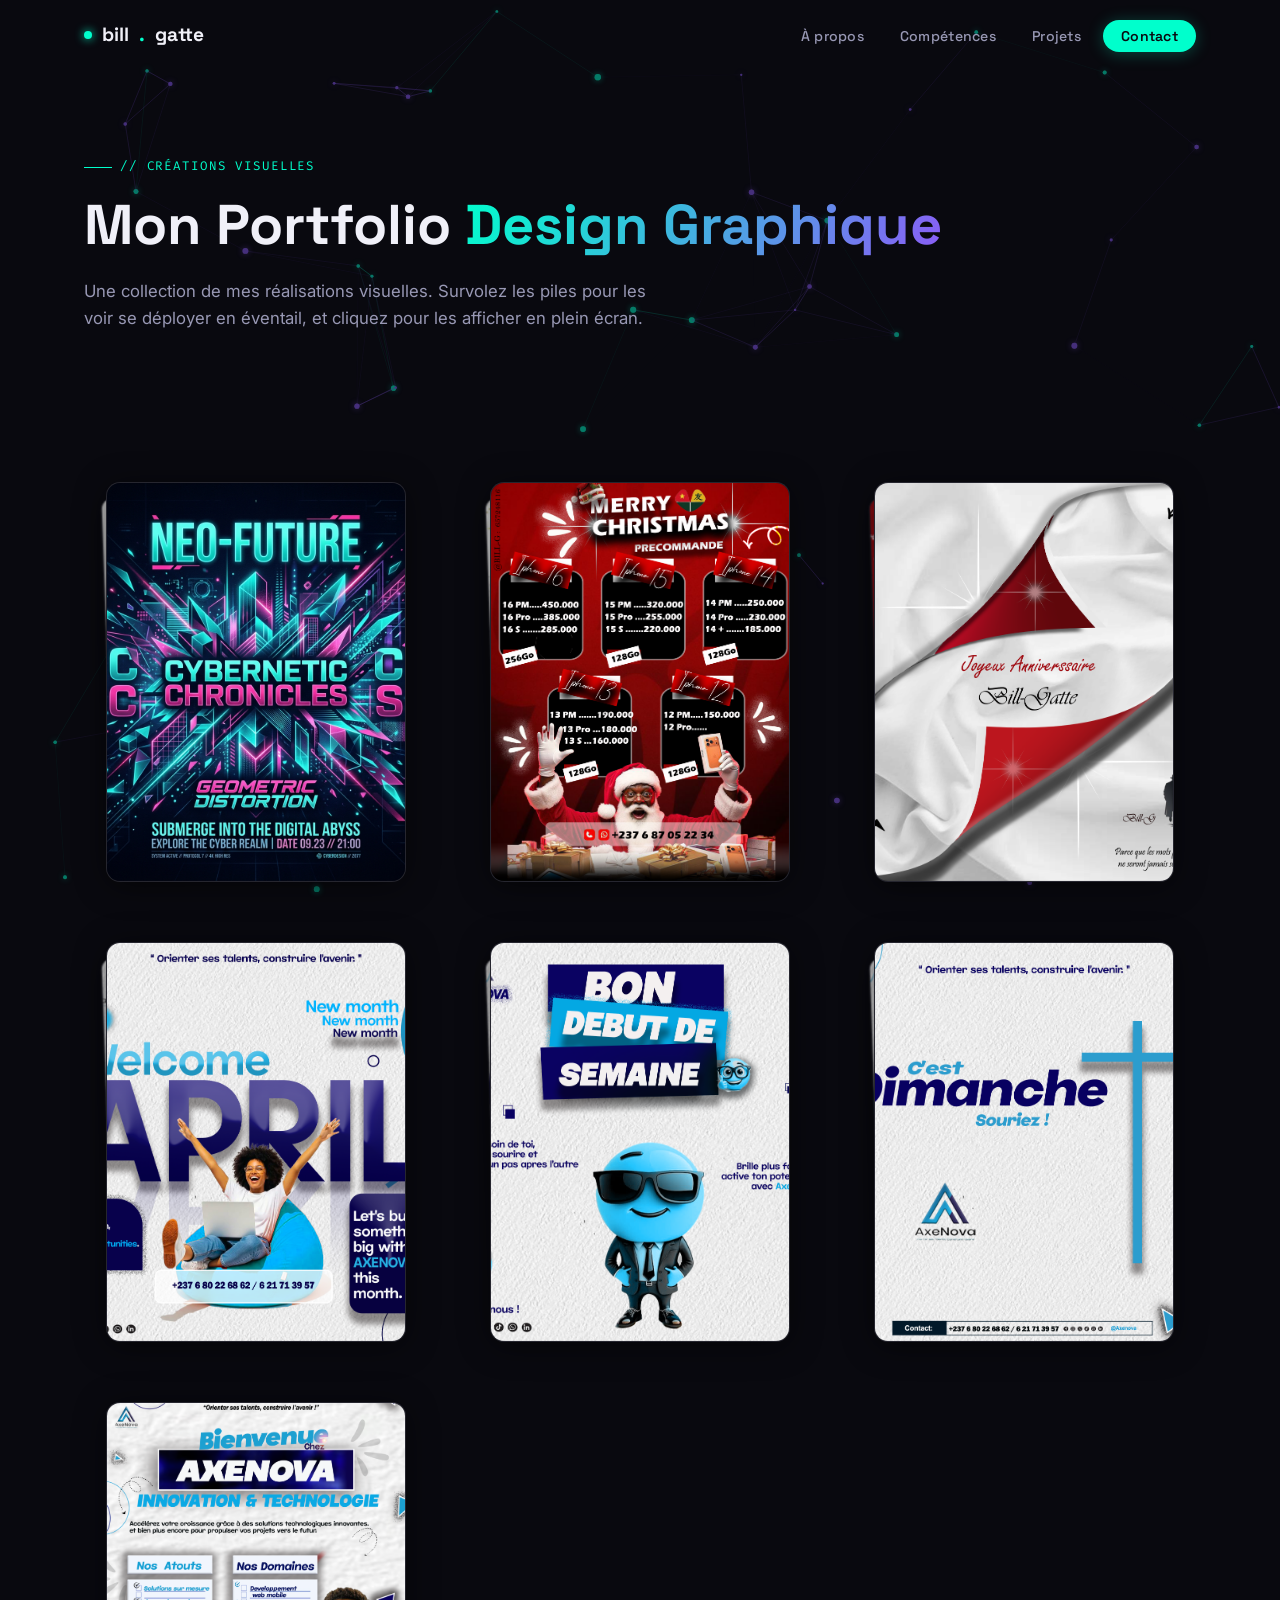
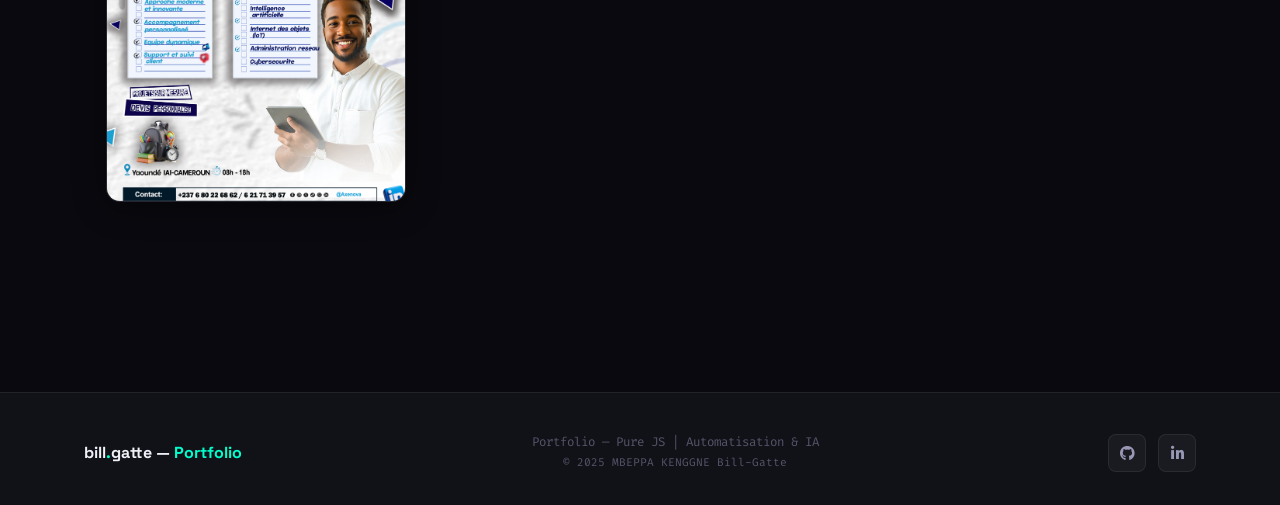
==== commit 8e024579: "amelioation de lUX pour la section design" ====
--- a/design-portfolio.html
+++ b/design-portfolio.html
@@ -74,35 +74,112 @@
     <div class="container">
       <div class="design-gallery reveal">
 
-        <!-- Groupe 1 -->
-        <div class="carousel-stack">
-          <!-- Carte 1 -->
-          <div class="carousel-card"
-            onclick="openModal('assets/images/design/design_poster_1_1779748512615.png', 'Affiche Cyberpunk Abstract')">
-            <img src="assets/images/design/design_poster_1_1779748512615.png" alt="Affiche Cyberpunk Abstract">
+        <!-- Groupe 1 : Posters -->
+        <div class="carousel-stack">
+          <!-- design_poster_1_1779748512615.png => design-6.png -->
+          <div class="carousel-card" onclick="openModal('assets/images/design/design-6.png', 'Affiche Cyberpunk Abstract')">
+            <img src="assets/images/design/design-6.png" alt="Affiche Cyberpunk Abstract">
             <div class="card-desc">Affiche Cyberpunk Abstract</div>
           </div>
-          <!-- Carte 2 -->
-          <div class="carousel-card"
-            onclick="openModal('assets/images/design/design_poster_2_1779748528170.png', 'Design Suisse Minimaliste')">
-            <img src="assets/images/design/design_poster_2_1779748528170.png" alt="Design Suisse Minimaliste">
+          <!-- design_poster_2_1779748528170.png => design-7.png -->
+          <div class="carousel-card" onclick="openModal('assets/images/design/design-7.png', 'Design Suisse Minimaliste')">
+            <img src="assets/images/design/design-7.png" alt="Design Suisse Minimaliste">
             <div class="card-desc">Design Suisse Minimaliste</div>
           </div>
-          <!-- Carte 3 -->
-          <div class="carousel-card"
-            onclick="openModal('assets/images/design/design_poster_3_1779748888188.png', 'Rendu 3D Abstrait')">
-            <img src="assets/images/design/design_poster_3_1779748888188.png" alt="Rendu 3D Abstrait">
+          <!-- design_poster_3_1779748888188.png => design-8.png -->
+          <div class="carousel-card" onclick="openModal('assets/images/design/design-8.png', 'Rendu 3D Abstrait')">
+            <img src="assets/images/design/design-8.png" alt="Rendu 3D Abstrait">
             <div class="card-desc">Rendu 3D Abstrait</div>
           </div>
         </div>
 
-        <!-- Espace pour ajouter de futurs groupes (Groupes 2, 3, 4, 5...) -->
-        <!-- Exemple de placeholder pour montrer qu'on peut en ajouter d'autres -->
-        <!-- 
-      <div class="carousel-stack">
-         ...
-      </div> 
-      -->
+        <!-- Groupe 2 : Trône de Noël -->
+        <div class="carousel-stack">
+          <div class="carousel-card" onclick="openModal('assets/images/design/design-17.png', 'Trône de Noël')">
+            <img src="assets/images/design/design-17.png" alt="Trône de Noël">
+            <div class="card-desc">Trône de Noël</div>
+          </div>
+          <div class="carousel-card" onclick="openModal('assets/images/design/design-18.png', 'Trône de Noël 2')">
+            <img src="assets/images/design/design-18.png" alt="Trône de Noël 2">
+            <div class="card-desc">Trône de Noël 2</div>
+          </div>
+          <div class="carousel-card" onclick="openModal('assets/images/design/design-19.png', 'Trône de Noël 3')">
+            <img src="assets/images/design/design-19.png" alt="Trône de Noël 3">
+            <div class="card-desc">Trône de Noël 3</div>
+          </div>
+        </div>
+
+        <!-- Groupe 3 : Portraits et Personnages -->
+        <div class="carousel-stack">
+          <div class="carousel-card" onclick="openModal('assets/images/design/design-4.png', 'Portrait Bill')">
+            <img src="assets/images/design/design-4.png" alt="Portrait Bill">
+            <div class="card-desc">Portrait Bill</div>
+          </div>
+          <div class="carousel-card" onclick="openModal('assets/images/design/design-5.png', 'Portrait Bill 2')">
+            <img src="assets/images/design/design-5.png" alt="Portrait Bill 2">
+            <div class="card-desc">Portrait Bill 2</div>
+          </div>
+          <div class="carousel-card" onclick="openModal('assets/images/design/design-9.png', 'Portrait Francky')">
+            <img src="assets/images/design/design-9.png" alt="Portrait Francky">
+            <div class="card-desc">Portrait Francky</div>
+          </div>
+        </div>
+
+        <!-- Groupe 4 : Événements Axenova -->
+        <div class="carousel-stack">
+          <div class="carousel-card" onclick="openModal('assets/images/design/design-1.png', 'Axenova Avril')">
+            <img src="assets/images/design/design-1.png" alt="Axenova Avril">
+            <div class="card-desc">Axenova Avril</div>
+          </div>
+          <div class="carousel-card" onclick="openModal('assets/images/design/design-2.png', 'Axenova Avril 2')">
+            <img src="assets/images/design/design-2.png" alt="Axenova Avril 2">
+            <div class="card-desc">Axenova Avril 2</div>
+          </div>
+          <div class="carousel-card" onclick="openModal('assets/images/design/design-10.png', 'Axenova Pâques')">
+            <img src="assets/images/design/design-10.png" alt="Axenova Pâques">
+            <div class="card-desc">Axenova Pâques</div>
+          </div>
+        </div>
+
+        <!-- Groupe 5 : Campagnes Axenova -->
+        <div class="carousel-stack">
+          <div class="carousel-card" onclick="openModal('assets/images/design/design-11.png', 'Axenova Semaine')">
+            <img src="assets/images/design/design-11.png" alt="Axenova Semaine">
+            <div class="card-desc">Axenova Semaine</div>
+          </div>
+          <div class="carousel-card" onclick="openModal('assets/images/design/design-12.png', 'Axenova Semaine Copy')">
+            <img src="assets/images/design/design-12.png" alt="Axenova Semaine Copy">
+            <div class="card-desc">Axenova Semaine Copy</div>
+          </div>
+          <div class="carousel-card" onclick="openModal('assets/images/design/design-15.png', 'Axenova Semaine 2')">
+            <img src="assets/images/design/design-15.png" alt="Axenova Semaine 2">
+            <div class="card-desc">Axenova Semaine 2</div>
+          </div>
+        </div>
+
+        <!-- Groupe 6 : Campagnes Axenova (Suite) -->
+        <div class="carousel-stack">
+          <div class="carousel-card" onclick="openModal('assets/images/design/design-13.png', 'Axenova Semaine Promo')">
+            <img src="assets/images/design/design-13.png" alt="Axenova Semaine Promo">
+            <div class="card-desc">Axenova Semaine Promo</div>
+          </div>
+          <div class="carousel-card" onclick="openModal('assets/images/design/design-14.png', 'Axenova Semaine Promo 2')">
+            <img src="assets/images/design/design-14.png" alt="Axenova Semaine Promo 2">
+            <div class="card-desc">Axenova Semaine Promo 2</div>
+          </div>
+          <div class="carousel-card" onclick="openModal('assets/images/design/design-16.png', 'Axenova Fête du Travail')">
+            <img src="assets/images/design/design-16.png" alt="Axenova Fête du Travail">
+            <div class="card-desc">Axenova Fête du Travail</div>
+          </div>
+        </div>
+
+        <!-- Groupe 7 : Autres Axenova -->
+        <div class="carousel-stack">
+          <div class="carousel-card" onclick="openModal('assets/images/design/design-3.png', 'Axenova Design 10')">
+            <img src="assets/images/design/design-3.png" alt="Axenova Design 10">
+            <div class="card-desc">Axenova Design 10</div>
+          </div>
+        </div>
 
       </div>
     </div>
@@ -112,6 +189,9 @@
      MODAL
 ════════════════════════════════════════════ -->
   <div class="design-modal" id="design-modal">
+    <button class="modal-nav prev-btn" onclick="prevImage(event)" aria-label="Image précédente">
+      <i class="fa-solid fa-chevron-left"></i>
+    </button>
     <div class="modal-content">
       <button class="modal-close" onclick="closeModal()">
         <i class="fa-solid fa-xmark"></i>
@@ -119,6 +199,9 @@
       <img src="" alt="Aperçu" id="modal-image">
       <div class="modal-caption" id="modal-caption"></div>
     </div>
+    <button class="modal-nav next-btn" onclick="nextImage(event)" aria-label="Image suivante">
+      <i class="fa-solid fa-chevron-right"></i>
+    </button>
   </div>
 
   <!-- ═══════════════════════════════════════════
@@ -133,7 +216,7 @@
       <div class="footer-sig">
         <span>Portfolio — Pure JS | Automatisation &amp; IA</span><br>
         <span style="color:var(--text-muted);font-size:0.7rem;">
-          © 2025 MBEPPA KENGNE Bill-Gatte
+          © 2025 MBEPPA KENGGNE Bill-Gatte
         </span>
       </div>
 
@@ -156,11 +239,45 @@
     const modal = document.getElementById('design-modal');
     const modalImg = document.getElementById('modal-image');
     const modalCaption = document.getElementById('modal-caption');
+    
+    // Récupérer toutes les images de la galerie
+    let galleryItems = [];
+    let currentIndex = 0;
+
+    document.addEventListener('DOMContentLoaded', () => {
+      galleryItems = Array.from(document.querySelectorAll('.carousel-card')).map(card => {
+        return {
+          src: card.querySelector('img').getAttribute('src'),
+          caption: card.querySelector('.card-desc').textContent
+        };
+      });
+    });
 
     function openModal(src, caption) {
-      modalImg.src = src;
-      modalCaption.textContent = caption;
+      // Trouver l'index de l'image cliquée
+      currentIndex = galleryItems.findIndex(item => item.src.includes(src) || src.includes(item.src));
+      if (currentIndex === -1) currentIndex = 0; // fallback
+
+      updateModal();
       modal.classList.add('active');
+    }
+
+    function updateModal() {
+      const item = galleryItems[currentIndex];
+      modalImg.src = item.src;
+      modalCaption.textContent = item.caption;
+    }
+
+    function nextImage(e) {
+      if (e) e.stopPropagation(); // Éviter de fermer la modale
+      currentIndex = (currentIndex + 1) % galleryItems.length;
+      updateModal();
+    }
+
+    function prevImage(e) {
+      if (e) e.stopPropagation();
+      currentIndex = (currentIndex - 1 + galleryItems.length) % galleryItems.length;
+      updateModal();
     }
 
     function closeModal() {
@@ -178,10 +295,16 @@
       }
     });
 
-    // Fermer avec la touche Échap
+    // Navigation au clavier
     document.addEventListener('keydown', (e) => {
-      if (e.key === 'Escape' && modal.classList.contains('active')) {
+      if (!modal.classList.contains('active')) return;
+      
+      if (e.key === 'Escape') {
         closeModal();
+      } else if (e.key === 'ArrowRight') {
+        nextImage();
+      } else if (e.key === 'ArrowLeft') {
+        prevImage();
       }
     });
   </script>
--- a/css/style.css
+++ b/css/style.css
@@ -1608,6 +1608,33 @@
   font-family: var(--font-heading);
 }
 
+.modal-nav {
+  position: absolute;
+  top: 50%;
+  transform: translateY(-50%);
+  background: rgba(0, 0, 0, 0.4);
+  color: white;
+  border: 1px solid rgba(255,255,255,0.1);
+  width: 50px;
+  height: 50px;
+  border-radius: 50%;
+  display: flex;
+  align-items: center;
+  justify-content: center;
+  font-size: 1.5rem;
+  cursor: pointer;
+  transition: all 0.3s ease;
+  z-index: 10000;
+  backdrop-filter: blur(5px);
+}
+.modal-nav:hover {
+  background: var(--accent-teal);
+  color: var(--bg-primary);
+  transform: translateY(-50%) scale(1.1);
+}
+.prev-btn { left: 30px; }
+.next-btn { right: 30px; }
+
 @media (max-width: 768px) {
   .modal-close {
     top: 10px;
